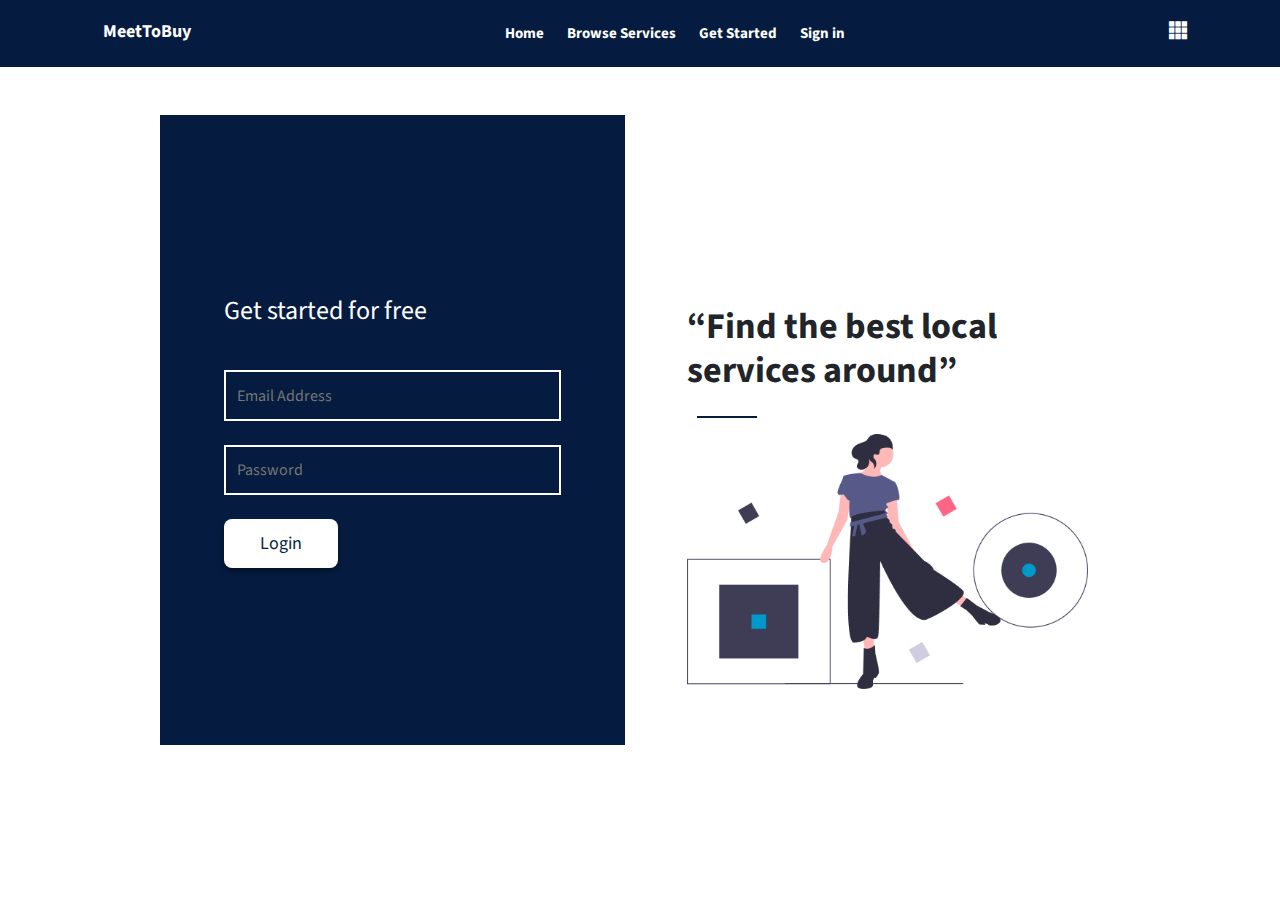
==== login.html @ eecc5ab6 "login page" ====
<!DOCTYPE html>
<html lang="en">

<head>
    <meta charset="UTF-8">
    <meta name="viewport" content="width=device-width, initial-scale=1.0">
    <title>Starter Kit - Login</title>
    <link rel="stylesheet" type="text/css" href="lib/bootstrap/css/bootstrap.min.css">
    <link rel="stylesheet" type="text/css" href="lib/themify-icons/themify-icons.css">
    <link rel="stylesheet" type="text/css" href="lib/owl/dist/assets/owl.carousel.min.css">
    <link rel="stylesheet" type="text/css" href="lib/owl/dist/assets/owl.theme.default.min.css">
    <link href="https://fonts.googleapis.com/css?family=Lato:400,900|Source+Sans+Pro:300,400&display=swap"
        rel="stylesheet">
    <link rel="stylesheet" type="text/css" href="src/index.css">

    <style>
        @import url("src/index.css");

        .login_form_holder {
            background: #051C40;
            color: #fff;
            width: 100%;
            min-height: 70vh;
            padding: 1em 4em;
            display: flex;
            align-items: center;

        }

        .login_form_holder p {
            font-size: 26px;
        }

        .login_form_holder input {
            outline: none;
            border: 2px solid #fff;
            width: 100%;
            padding: 0.7em;
            background: transparent;
            color: #d3d3d3;
        }

        .login_img_holder {
            display: flex;
            align-items: center;
            min-height: 85vh;
            padding: 1em 2em;
        }

        .section_header h2 {
            font-size: 36px;
            font-weight: bold;
        }

        .section_header hr {
            width: 15%;
            border-top: 2px solid #051C40;
            float: left;
            margin-left: 10px;
        }

        .login_img {
            margin: 0 auto;
        }

        .default_btn {
            padding: 0.6em 2em;
            background: #fff;
            color: #051C40;
            outline: none;
            border: none;
            box-shadow: 0px 4px 4px rgba(0, 0, 0, 0.3);
            border-radius: 8px;
            font-size: 18px;
        }

        @media screen and (max-width:950px) {
            .section_padding {
                padding-left: 1em;
                padding-right: 1em;
            }
        }
    </style>
</head>
<div id="modal_mobile_nav" class="modal_nav_overlay">
    <span class="closebtn">
        <i class="ti-close"></i>
    </span>
    <div class="overlay_content">
        <div class="flexRow">
            <div class="flexColumn">
                <a href="#">
                    <div class="link_img">
                        <span class="ti-home"></span>
                    </div>
                    <div class="mt-2 link_text">
                        <p>Home</p>
                    </div>
                </a>
            </div>
            <div class="flexColumn">
                <a href="#">
                    <div class="link_img">
                        <span class="ti-zoom-in"></span>
                    </div>
                    <div class="mt-2 link_text">
                        <p>Browse Nearby Services</p>
                    </div>
                </a>
            </div>
            <div class="flexColumn">
                <a href="#">
                    <div class="link_img">
                        <span class="ti-bookmark-alt"></span>
                    </div>
                    <div class="mt-2 link_text">
                        <p>Our Company</p>
                    </div>
                </a>
            </div>
        </div>
        <div class="flexRow">
            <div class="flexColumn">
                <a href="#">
                    <div class="link_img">
                        <span class="ti-heart"></span>
                    </div>
                    <div class="mt-2 link_text">
                        <p>Get Started</p>
                    </div>
                </a>
            </div>
            <div class="flexColumn">
                <a href="#">
                    <div class="link_img">
                        <span class="ti-lock"></span>
                    </div>
                    <div class="mt-2 link_text">
                        <p>Login</p>
                    </div>
                </a>
            </div>
        </div>
        <div class="nav_search container">
            <form>
                <div class="search_box">
                    <input type="" name="" placeholder="Search Category">
                    <button>Search</button>
                </div>
            </form>
        </div>
    </div>
</div>
<!--End -->
<div class="top_nav">
    <div class="brand">
        <a href="#">
            <h3>MeetToBuy</h3>
        </a>
    </div>
    <div class="links">
        <a href="#">Home</a>
        <a href="#">Browse Services</a>
        <a href="#">Get Started</a>
        <a href="#">Sign in</a>
    </div>
    <div class="nav_toggle">
        <span class="ti-layout-grid3-alt nav_toggle_icon"></span>
    </div>
</div>

<body>

    <div class="login section_padding">
        <div class="">
            <div class="row">
                <div class="col-md-6">
                    <div class="login_form_holder mt-5">
                        <div class="w-100">
                            <p>Get started for free</p>
                            <form action="" method="GET">
                                <input type="email" placeholder="Email Address" class="mt-4">
                                <input type="password" placeholder="Password" class="mt-4">
                                <button type="submit" class=" default_btn mt-4">Login</button>
                            </form>
                        </div>

                    </div>
                </div>
                <div class="col-md-6">
                    <div class="login_img_holder mt-5">
                        <div class="w-100">
                            <div class="section_header">
                                <h2>“Find the best local<br>
                                    services around”
                                </h2>
                                <hr>
                            </div>
                            <div class="login_img">
                                <img src="img/login.png" class="w-100" alt="">
                            </div>
                        </div>

                    </div>
                </div>
            </div>
        </div>

    </div>
    <script type="text/javascript" src="lib/jquery/jquery.min.js"></script>
    <script type="text/javascript" src="lib/owl/dist/owl.carousel.js"></script>
    <script type="text/javascript" src="lib/bootstrap/js/popper.min.js"></script>
    <script type="text/javascript" src="lib/bootstrap/js/bootstrap.min.js"></script>
    <script type="text/javascript" src="src/index.js"></script>
</body>

</html>
---- lib/themify-icons/themify-icons.css ----
@font-face {
	font-family: 'themify';
	src:url('fonts/themify.eot?-fvbane');
	src:url('fonts/themify.eot?#iefix-fvbane') format('embedded-opentype'),
		url('fonts/themify.woff?-fvbane') format('woff'),
		url('fonts/themify.ttf?-fvbane') format('truetype'),
		url('fonts/themify.svg?-fvbane#themify') format('svg');
	font-weight: normal;
	font-style: normal;
}

[class^="ti-"], [class*=" ti-"] {
	font-family: 'themify';
	speak: none;
	font-style: normal;
	font-weight: normal;
	font-variant: normal;
	text-transform: none;
	line-height: 1;

	/* Better Font Rendering =========== */
	-webkit-font-smoothing: antialiased;
	-moz-osx-font-smoothing: grayscale;
}

.ti-wand:before {
	content: "\e600";
}
.ti-volume:before {
	content: "\e601";
}
.ti-user:before {
	content: "\e602";
}
.ti-unlock:before {
	content: "\e603";
}
.ti-unlink:before {
	content: "\e604";
}
.ti-trash:before {
	content: "\e605";
}
.ti-thought:before {
	content: "\e606";
}
.ti-target:before {
	content: "\e607";
}
.ti-tag:before {
	content: "\e608";
}
.ti-tablet:before {
	content: "\e609";
}
.ti-star:before {
	content: "\e60a";
}
.ti-spray:before {
	content: "\e60b";
}
.ti-signal:before {
	content: "\e60c";
}
.ti-shopping-cart:before {
	content: "\e60d";
}
.ti-shopping-cart-full:before {
	content: "\e60e";
}
.ti-settings:before {
	content: "\e60f";
}
.ti-search:before {
	content: "\e610";
}
.ti-zoom-in:before {
	content: "\e611";
}
.ti-zoom-out:before {
	content: "\e612";
}
.ti-cut:before {
	content: "\e613";
}
.ti-ruler:before {
	content: "\e614";
}
.ti-ruler-pencil:before {
	content: "\e615";
}
.ti-ruler-alt:before {
	content: "\e616";
}
.ti-bookmark:before {
	content: "\e617";
}
.ti-bookmark-alt:before {
	content: "\e618";
}
.ti-reload:before {
	content: "\e619";
}
.ti-plus:before {
	content: "\e61a";
}
.ti-pin:before {
	content: "\e61b";
}
.ti-pencil:before {
	content: "\e61c";
}
.ti-pencil-alt:before {
	content: "\e61d";
}
.ti-paint-roller:before {
	content: "\e61e";
}
.ti-paint-bucket:before {
	content: "\e61f";
}
.ti-na:before {
	content: "\e620";
}
.ti-mobile:before {
	content: "\e621";
}
.ti-minus:before {
	content: "\e622";
}
.ti-medall:before {
	content: "\e623";
}
.ti-medall-alt:before {
	content: "\e624";
}
.ti-marker:before {
	content: "\e625";
}
.ti-marker-alt:before {
	content: "\e626";
}
.ti-arrow-up:before {
	content: "\e627";
}
.ti-arrow-right:before {
	content: "\e628";
}
.ti-arrow-left:before {
	content: "\e629";
}
.ti-arrow-down:before {
	content: "\e62a";
}
.ti-lock:before {
	content: "\e62b";
}
.ti-location-arrow:before {
	content: "\e62c";
}
.ti-link:before {
	content: "\e62d";
}
.ti-layout:before {
	content: "\e62e";
}
.ti-layers:before {
	content: "\e62f";
}
.ti-layers-alt:before {
	content: "\e630";
}
.ti-key:before {
	content: "\e631";
}
.ti-import:before {
	content: "\e632";
}
.ti-image:before {
	content: "\e633";
}
.ti-heart:before {
	content: "\e634";
}
.ti-heart-broken:before {
	content: "\e635";
}
.ti-hand-stop:before {
	content: "\e636";
}
.ti-hand-open:before {
	content: "\e637";
}
.ti-hand-drag:before {
	content: "\e638";
}
.ti-folder:before {
	content: "\e639";
}
.ti-flag:before {
	content: "\e63a";
}
.ti-flag-alt:before {
	content: "\e63b";
}
.ti-flag-alt-2:before {
	content: "\e63c";
}
.ti-eye:before {
	content: "\e63d";
}
.ti-export:before {
	content: "\e63e";
}
.ti-exchange-vertical:before {
	content: "\e63f";
}
.ti-desktop:before {
	content: "\e640";
}
.ti-cup:before {
	content: "\e641";
}
.ti-crown:before {
	content: "\e642";
}
.ti-comments:before {
	content: "\e643";
}
.ti-comment:before {
	content: "\e644";
}
.ti-comment-alt:before {
	content: "\e645";
}
.ti-close:before {
	content: "\e646";
}
.ti-clip:before {
	content: "\e647";
}
.ti-angle-up:before {
	content: "\e648";
}
.ti-angle-right:before {
	content: "\e649";
}
.ti-angle-left:before {
	content: "\e64a";
}
.ti-angle-down:before {
	content: "\e64b";
}
.ti-check:before {
	content: "\e64c";
}
.ti-check-box:before {
	content: "\e64d";
}
.ti-camera:before {
	content: "\e64e";
}
.ti-announcement:before {
	content: "\e64f";
}
.ti-brush:before {
	content: "\e650";
}
.ti-briefcase:before {
	content: "\e651";
}
.ti-bolt:before {
	content: "\e652";
}
.ti-bolt-alt:before {
	content: "\e653";
}
.ti-blackboard:before {
	content: "\e654";
}
.ti-bag:before {
	content: "\e655";
}
.ti-move:before {
	content: "\e656";
}
.ti-arrows-vertical:before {
	content: "\e657";
}
.ti-arrows-horizontal:before {
	content: "\e658";
}
.ti-fullscreen:before {
	content: "\e659";
}
.ti-arrow-top-right:before {
	content: "\e65a";
}
.ti-arrow-top-left:before {
	content: "\e65b";
}
.ti-arrow-circle-up:before {
	content: "\e65c";
}
.ti-arrow-circle-right:before {
	content: "\e65d";
}
.ti-arrow-circle-left:before {
	content: "\e65e";
}
.ti-arrow-circle-down:before {
	content: "\e65f";
}
.ti-angle-double-up:before {
	content: "\e660";
}
.ti-angle-double-right:before {
	content: "\e661";
}
.ti-angle-double-left:before {
	content: "\e662";
}
.ti-angle-double-down:before {
	content: "\e663";
}
.ti-zip:before {
	content: "\e664";
}
.ti-world:before {
	content: "\e665";
}
.ti-wheelchair:before {
	content: "\e666";
}
.ti-view-list:before {
	content: "\e667";
}
.ti-view-list-alt:before {
	content: "\e668";
}
.ti-view-grid:before {
	content: "\e669";
}
.ti-uppercase:before {
	content: "\e66a";
}
.ti-upload:before {
	content: "\e66b";
}
.ti-underline:before {
	content: "\e66c";
}
.ti-truck:before {
	content: "\e66d";
}
.ti-timer:before {
	content: "\e66e";
}
.ti-ticket:before {
	content: "\e66f";
}
.ti-thumb-up:before {
	content: "\e670";
}
.ti-thumb-down:before {
	content: "\e671";
}
.ti-text:before {
	content: "\e672";
}
.ti-stats-up:before {
	content: "\e673";
}
.ti-stats-down:before {
	content: "\e674";
}
.ti-split-v:before {
	content: "\e675";
}
.ti-split-h:before {
	content: "\e676";
}
.ti-smallcap:before {
	content: "\e677";
}
.ti-shine:before {
	content: "\e678";
}
.ti-shift-right:before {
	content: "\e679";
}
.ti-shift-left:before {
	content: "\e67a";
}
.ti-shield:before {
	content: "\e67b";
}
.ti-notepad:before {
	content: "\e67c";
}
.ti-server:before {
	content: "\e67d";
}
.ti-quote-right:before {
	content: "\e67e";
}
.ti-quote-left:before {
	content: "\e67f";
}
.ti-pulse:before {
	content: "\e680";
}
.ti-printer:before {
	content: "\e681";
}
.ti-power-off:before {
	content: "\e682";
}
.ti-plug:before {
	content: "\e683";
}
.ti-pie-chart:before {
	content: "\e684";
}
.ti-paragraph:before {
	content: "\e685";
}
.ti-panel:before {
	content: "\e686";
}
.ti-package:before {
	content: "\e687";
}
.ti-music:before {
	content: "\e688";
}
.ti-music-alt:before {
	content: "\e689";
}
.ti-mouse:before {
	content: "\e68a";
}
.ti-mouse-alt:before {
	content: "\e68b";
}
.ti-money:before {
	content: "\e68c";
}
.ti-microphone:before {
	content: "\e68d";
}
.ti-menu:before {
	content: "\e68e";
}
.ti-menu-alt:before {
	content: "\e68f";
}
.ti-map:before {
	content: "\e690";
}
.ti-map-alt:before {
	content: "\e691";
}
.ti-loop:before {
	content: "\e692";
}
.ti-location-pin:before {
	content: "\e693";
}
.ti-list:before {
	content: "\e694";
}
.ti-light-bulb:before {
	content: "\e695";
}
.ti-Italic:before {
	content: "\e696";
}
.ti-info:before {
	content: "\e697";
}
.ti-infinite:before {
	content: "\e698";
}
.ti-id-badge:before {
	content: "\e699";
}
.ti-hummer:before {
	content: "\e69a";
}
.ti-home:before {
	content: "\e69b";
}
.ti-help:before {
	content: "\e69c";
}
.ti-headphone:before {
	content: "\e69d";
}
.ti-harddrives:before {
	content: "\e69e";
}
.ti-harddrive:before {
	content: "\e69f";
}
.ti-gift:before {
	content: "\e6a0";
}
.ti-game:before {
	content: "\e6a1";
}
.ti-filter:before {
	content: "\e6a2";
}
.ti-files:before {
	content: "\e6a3";
}
.ti-file:before {
	content: "\e6a4";
}
.ti-eraser:before {
	content: "\e6a5";
}
.ti-envelope:before {
	content: "\e6a6";
}
.ti-download:before {
	content: "\e6a7";
}
.ti-direction:before {
	content: "\e6a8";
}
.ti-direction-alt:before {
	content: "\e6a9";
}
.ti-dashboard:before {
	content: "\e6aa";
}
.ti-control-stop:before {
	content: "\e6ab";
}
.ti-control-shuffle:before {
	content: "\e6ac";
}
.ti-control-play:before {
	content: "\e6ad";
}
.ti-control-pause:before {
	content: "\e6ae";
}
.ti-control-forward:before {
	content: "\e6af";
}
.ti-control-backward:before {
	content: "\e6b0";
}
.ti-cloud:before {
	content: "\e6b1";
}
.ti-cloud-up:before {
	content: "\e6b2";
}
.ti-cloud-down:before {
	content: "\e6b3";
}
.ti-clipboard:before {
	content: "\e6b4";
}
.ti-car:before {
	content: "\e6b5";
}
.ti-calendar:before {
	content: "\e6b6";
}
.ti-book:before {
	content: "\e6b7";
}
.ti-bell:before {
	content: "\e6b8";
}
.ti-basketball:before {
	content: "\e6b9";
}
.ti-bar-chart:before {
	content: "\e6ba";
}
.ti-bar-chart-alt:before {
	content: "\e6bb";
}
.ti-back-right:before {
	content: "\e6bc";
}
.ti-back-left:before {
	content: "\e6bd";
}
.ti-arrows-corner:before {
	content: "\e6be";
}
.ti-archive:before {
	content: "\e6bf";
}
.ti-anchor:before {
	content: "\e6c0";
}
.ti-align-right:before {
	content: "\e6c1";
}
.ti-align-left:before {
	content: "\e6c2";
}
.ti-align-justify:before {
	content: "\e6c3";
}
.ti-align-center:before {
	content: "\e6c4";
}
.ti-alert:before {
	content: "\e6c5";
}
.ti-alarm-clock:before {
	content: "\e6c6";
}
.ti-agenda:before {
	content: "\e6c7";
}
.ti-write:before {
	content: "\e6c8";
}
.ti-window:before {
	content: "\e6c9";
}
.ti-widgetized:before {
	content: "\e6ca";
}
.ti-widget:before {
	content: "\e6cb";
}
.ti-widget-alt:before {
	content: "\e6cc";
}
.ti-wallet:before {
	content: "\e6cd";
}
.ti-video-clapper:before {
	content: "\e6ce";
}
.ti-video-camera:before {
	content: "\e6cf";
}
.ti-vector:before {
	content: "\e6d0";
}
.ti-themify-logo:before {
	content: "\e6d1";
}
.ti-themify-favicon:before {
	content: "\e6d2";
}
.ti-themify-favicon-alt:before {
	content: "\e6d3";
}
.ti-support:before {
	content: "\e6d4";
}
.ti-stamp:before {
	content: "\e6d5";
}
.ti-split-v-alt:before {
	content: "\e6d6";
}
.ti-slice:before {
	content: "\e6d7";
}
.ti-shortcode:before {
	content: "\e6d8";
}
.ti-shift-right-alt:before {
	content: "\e6d9";
}
.ti-shift-left-alt:before {
	content: "\e6da";
}
.ti-ruler-alt-2:before {
	content: "\e6db";
}
.ti-receipt:before {
	content: "\e6dc";
}
.ti-pin2:before {
	content: "\e6dd";
}
.ti-pin-alt:before {
	content: "\e6de";
}
.ti-pencil-alt2:before {
	content: "\e6df";
}
.ti-palette:before {
	content: "\e6e0";
}
.ti-more:before {
	content: "\e6e1";
}
.ti-more-alt:before {
	content: "\e6e2";
}
.ti-microphone-alt:before {
	content: "\e6e3";
}
.ti-magnet:before {
	content: "\e6e4";
}
.ti-line-double:before {
	content: "\e6e5";
}
.ti-line-dotted:before {
	content: "\e6e6";
}
.ti-line-dashed:before {
	content: "\e6e7";
}
.ti-layout-width-full:before {
	content: "\e6e8";
}
.ti-layout-width-default:before {
	content: "\e6e9";
}
.ti-layout-width-default-alt:before {
	content: "\e6ea";
}
.ti-layout-tab:before {
	content: "\e6eb";
}
.ti-layout-tab-window:before {
	content: "\e6ec";
}
.ti-layout-tab-v:before {
	content: "\e6ed";
}
.ti-layout-tab-min:before {
	content: "\e6ee";
}
.ti-layout-slider:before {
	content: "\e6ef";
}
.ti-layout-slider-alt:before {
	content: "\e6f0";
}
.ti-layout-sidebar-right:before {
	content: "\e6f1";
}
.ti-layout-sidebar-none:before {
	content: "\e6f2";
}
.ti-layout-sidebar-left:before {
	content: "\e6f3";
}
.ti-layout-placeholder:before {
	content: "\e6f4";
}
.ti-layout-menu:before {
	content: "\e6f5";
}
.ti-layout-menu-v:before {
	content: "\e6f6";
}
.ti-layout-menu-separated:before {
	content: "\e6f7";
}
.ti-layout-menu-full:before {
	content: "\e6f8";
}
.ti-layout-media-right-alt:before {
	content: "\e6f9";
}
.ti-layout-media-right:before {
	content: "\e6fa";
}
.ti-layout-media-overlay:before {
	content: "\e6fb";
}
.ti-layout-media-overlay-alt:before {
	content: "\e6fc";
}
.ti-layout-media-overlay-alt-2:before {
	content: "\e6fd";
}
.ti-layout-media-left-alt:before {
	content: "\e6fe";
}
.ti-layout-media-left:before {
	content: "\e6ff";
}
.ti-layout-media-center-alt:before {
	content: "\e700";
}
.ti-layout-media-center:before {
	content: "\e701";
}
.ti-layout-list-thumb:before {
	content: "\e702";
}
.ti-layout-list-thumb-alt:before {
	content: "\e703";
}
.ti-layout-list-post:before {
	content: "\e704";
}
.ti-layout-list-large-image:before {
	content: "\e705";
}
.ti-layout-line-solid:before {
	content: "\e706";
}
.ti-layout-grid4:before {
	content: "\e707";
}
.ti-layout-grid3:before {
	content: "\e708";
}
.ti-layout-grid2:before {
	content: "\e709";
}
.ti-layout-grid2-thumb:before {
	content: "\e70a";
}
.ti-layout-cta-right:before {
	content: "\e70b";
}
.ti-layout-cta-left:before {
	content: "\e70c";
}
.ti-layout-cta-center:before {
	content: "\e70d";
}
.ti-layout-cta-btn-right:before {
	content: "\e70e";
}
.ti-layout-cta-btn-left:before {
	content: "\e70f";
}
.ti-layout-column4:before {
	content: "\e710";
}
.ti-layout-column3:before {
	content: "\e711";
}
.ti-layout-column2:before {
	content: "\e712";
}
.ti-layout-accordion-separated:before {
	content: "\e713";
}
.ti-layout-accordion-merged:before {
	content: "\e714";
}
.ti-layout-accordion-list:before {
	content: "\e715";
}
.ti-ink-pen:before {
	content: "\e716";
}
.ti-info-alt:before {
	content: "\e717";
}
.ti-help-alt:before {
	content: "\e718";
}
.ti-headphone-alt:before {
	content: "\e719";
}
.ti-hand-point-up:before {
	content: "\e71a";
}
.ti-hand-point-right:before {
	content: "\e71b";
}
.ti-hand-point-left:before {
	content: "\e71c";
}
.ti-hand-point-down:before {
	content: "\e71d";
}
.ti-gallery:before {
	content: "\e71e";
}
.ti-face-smile:before {
	content: "\e71f";
}
.ti-face-sad:before {
	content: "\e720";
}
.ti-credit-card:before {
	content: "\e721";
}
.ti-control-skip-forward:before {
	content: "\e722";
}
.ti-control-skip-backward:before {
	content: "\e723";
}
.ti-control-record:before {
	content: "\e724";
}
.ti-control-eject:before {
	content: "\e725";
}
.ti-comments-smiley:before {
	content: "\e726";
}
.ti-brush-alt:before {
	content: "\e727";
}
.ti-youtube:before {
	content: "\e728";
}
.ti-vimeo:before {
	content: "\e729";
}
.ti-twitter:before {
	content: "\e72a";
}
.ti-time:before {
	content: "\e72b";
}
.ti-tumblr:before {
	content: "\e72c";
}
.ti-skype:before {
	content: "\e72d";
}
.ti-share:before {
	content: "\e72e";
}
.ti-share-alt:before {
	content: "\e72f";
}
.ti-rocket:before {
	content: "\e730";
}
.ti-pinterest:before {
	content: "\e731";
}
.ti-new-window:before {
	content: "\e732";
}
.ti-microsoft:before {
	content: "\e733";
}
.ti-list-ol:before {
	content: "\e734";
}
.ti-linkedin:before {
	content: "\e735";
}
.ti-layout-sidebar-2:before {
	content: "\e736";
}
.ti-layout-grid4-alt:before {
	content: "\e737";
}
.ti-layout-grid3-alt:before {
	content: "\e738";
}
.ti-layout-grid2-alt:before {
	content: "\e739";
}
.ti-layout-column4-alt:before {
	content: "\e73a";
}
.ti-layout-column3-alt:before {
	content: "\e73b";
}
.ti-layout-column2-alt:before {
	content: "\e73c";
}
.ti-instagram:before {
	content: "\e73d";
}
.ti-google:before {
	content: "\e73e";
}
.ti-github:before {
	content: "\e73f";
}
.ti-flickr:before {
	content: "\e740";
}
.ti-facebook:before {
	content: "\e741";
}
.ti-dropbox:before {
	content: "\e742";
}
.ti-dribbble:before {
	content: "\e743";
}
.ti-apple:before {
	content: "\e744";
}
.ti-android:before {
	content: "\e745";
}
.ti-save:before {
	content: "\e746";
}
.ti-save-alt:before {
	content: "\e747";
}
.ti-yahoo:before {
	content: "\e748";
}
.ti-wordpress:before {
	content: "\e749";
}
.ti-vimeo-alt:before {
	content: "\e74a";
}
.ti-twitter-alt:before {
	content: "\e74b";
}
.ti-tumblr-alt:before {
	content: "\e74c";
}
.ti-trello:before {
	content: "\e74d";
}
.ti-stack-overflow:before {
	content: "\e74e";
}
.ti-soundcloud:before {
	content: "\e74f";
}
.ti-sharethis:before {
	content: "\e750";
}
.ti-sharethis-alt:before {
	content: "\e751";
}
.ti-reddit:before {
	content: "\e752";
}
.ti-pinterest-alt:before {
	content: "\e753";
}
.ti-microsoft-alt:before {
	content: "\e754";
}
.ti-linux:before {
	content: "\e755";
}
.ti-jsfiddle:before {
	content: "\e756";
}
.ti-joomla:before {
	content: "\e757";
}
.ti-html5:before {
	content: "\e758";
}
.ti-flickr-alt:before {
	content: "\e759";
}
.ti-email:before {
	content: "\e75a";
}
.ti-drupal:before {
	content: "\e75b";
}
.ti-dropbox-alt:before {
	content: "\e75c";
}
.ti-css3:before {
	content: "\e75d";
}
.ti-rss:before {
	content: "\e75e";
}
.ti-rss-alt:before {
	content: "\e75f";
}
---- src/index.css ----
:root {
    --header_font: 'Lato', sans-serif;
    --text_font: 'Source Sans Pro', sans-serif;
}

html,
body {
    box-sizing: border-box;
    margin: 0;
    padding: 0;
    font-family: var(--text_font);
}

.section_padding {
    padding-right: 10em;
    padding-left: 10em;
}

/*media queries*/
.modal_nav_overlay {
    height: 0;
    width: 100%;
    position: fixed;
    z-index: 100;
    bottom: 0;
    left: 0;
    background: rgba(89, 90, 92, 0.8);
    backdrop-filter: blur(19px);
    -webkit-backdrop-filter: blur(19px);
    overflow-x: hidden;
    transition: 0.5s;
    display: flex;
    align-items: center;
    justify-content: center;
}

.modal_nav_overlay .overlay_content {
    position: relative;
    margin-top: 6rem;
}

.flexRow {
    display: flex;
    flex-direction: row;
    flex-wrap: wrap;
    width: 100%;
}

.search_box input,
.search_box button {
    background: none;
    border: none;
    font-size: 14px;
    color: #ffffff;
}

.search_box input {
    width: 100%;
}

.search_box {
    background: rgba(255, 255, 255, 0.5) 0% 0% no-repeat padding-box;
    box-shadow: 0px 10px 25px #00000029;
    border-radius: 10px;
    display: flex;
    justify-content: space-between;
    padding: 10px 14px;
    margin-bottom: 2rem;
}

.search_box button {
    background: #051C40 0% 0% no-repeat padding-box;
    box-shadow: 0px 3px 6px #00000029;
    border-radius: 10px;
    opacity: 1;
    padding: 5px 10px;

}

.modal_nav_overlay .overlay_content .flexColumn {
    display: flex;
    flex-direction: column;
    flex-basis: 100%;
    flex: 1;
    margin: 2rem 2rem;

}

.modal_nav_overlay .overlay_content a {
    text-decoration: none !important;
}

.modal_nav_overlay .overlay_content .link_img {
    height: 80px;
    width: 80px;
    border-radius: 10px;
    margin: 0 auto;
    background: #ffffff;
    display: flex;
    align-items: center;
    justify-content: center;
    transition: 0.98s ease;
}

.modal_nav_overlay .overlay_content .link_text {
    color: #ffffff;
    text-align: center;

}

.modal_nav_overlay .overlay_content .link_text p {
    font-size: 14px;
}

.modal_nav_overlay .overlay_content .link_img span {
    font-size: 25px;
    color: #051C40;
    transition: 0.98s ease;

}

.modal_nav_overlay .overlay_content .link_img:hover {
    background: #051C40;

}

.modal_nav_overlay .overlay_content .link_img:hover span {
    color: #ffffff;
}

.modal_nav_overlay .closebtn {
    position: absolute;
    top: 15px;
    right: 5.2rem;
    height: 40px;
    width: 40px;
    border-radius: 50%;
    display: flex;
    align-items: center;
    justify-content: center;
    cursor: pointer;

}


.modal_nav_overlay .closebtn i {
    color: #ffffff;
    font-size: 24px;
    font-weight: bolder;

}

@media screen and (max-width: 900px) {
    .modal_nav {
        padding: 1rem 1rem;
    }

    .modal_nav .brand_nav {
        display: none;
    }



}


.top_nav {
    display: flex;
    min-height: 20px;
    justify-content: space-between;
    align-items: center;
    padding: 1rem 5.8rem;
    background: #051C40;
}


.top_nav .brand a h3 {
    padding: 0 10px;
    font-size: 18px;
    margin-top: 5px;
    color: #ffffff;
    font-weight: bolder;
}


.top_nav .brand a img {
    width: 20px;
}

.top_nav .links,
.top_nav .nav_toggle {
    color: #ffffff;
}

.top_nav .links {
    margin-left: -20px;
}

.top_nav .links a {
    font-size: 15px;
    color: #ffffff;
    margin: 0 10px;
    font-weight: bold;
}

.top_nav .links span img {
    width: 20px;
    margin-right: 5px;
    margin-left: 10px;
}

.top_nav .nav_toggle span {
    font-size: 18px;
    cursor: pointer;
}

@media screen and (max-width: 675px) {
    .top_nav {
        padding: 1rem 0.8rem;
    }

    .modal_nav_overlay .closebtn {
        font-size: 50px;
        top: 20px;
        left: 50%;
        -webkit-transform: translateX(-50%);
        transform: translateX(-50%)
    }

    .top_nav .links {
        display: none;
    }
}
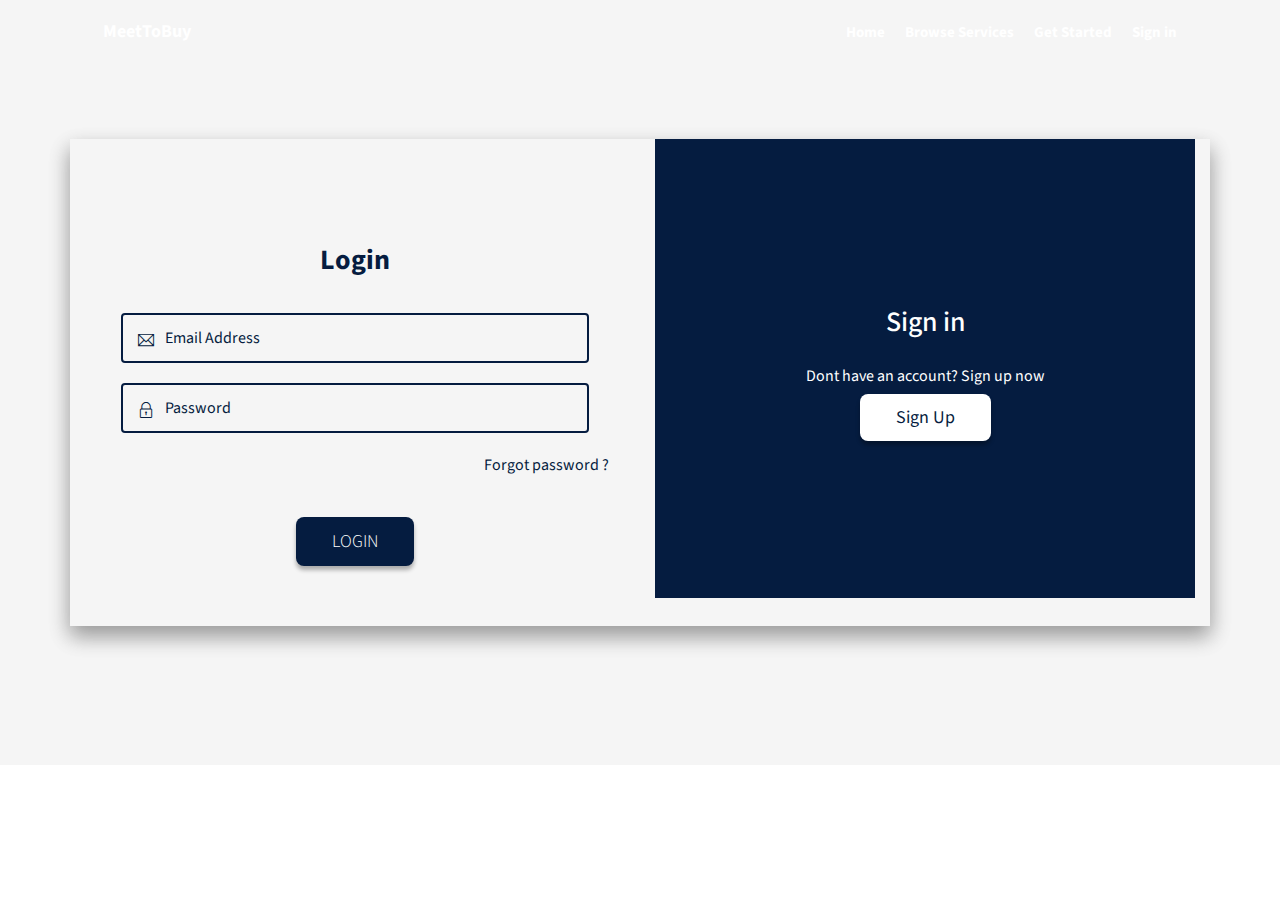
==== commit 907aea75: "login page update" ====
--- a/login.html
+++ b/login.html
@@ -16,16 +16,106 @@
     <style>
         @import url("src/index.css");
 
-        .login_form_holder {
-            background: #051C40;
-            color: #fff;
-            width: 100%;
-            min-height: 70vh;
-            padding: 1em 4em;
+        .has-shadow {
+            box-shadow: 0 10px 20px rgba(0, 0, 0, 0.19), 0 10px 20px rgba(0, 0, 0, 0.23);
+        }
+
+        .login {
             display: flex;
             align-items: center;
-
-        }
+            padding: 2em 1rem;
+            background-color: #f5f5f5;
+            min-height: 85vh;
+        }
+
+        .login_card_holder {
+            min-height: 50vh;
+        }
+
+
+        .login_form_holder,
+        .signup_link_holder {
+            min-width: 100%;
+            padding: 5rem 1rem;
+            position: relative;
+        }
+
+        @media screen and (max-width: 744px) {
+            .login {
+                padding: 1rem 1rem;
+                display: block;
+            }
+
+        }
+
+
+        .login_form_content {
+            text-align: center;
+        }
+
+        .login_form_content h3 {
+            font-weight: bold;
+            padding-top: 25px;
+            padding-bottom: 5px;
+            color: #051C40;
+        }
+
+        .login_form_content p {
+            color: #051C40;
+        }
+
+        .login_form_holder p {
+            color: #051C40;
+            margin-top: 20px;
+        }
+
+        .form {
+            margin-top: 30px;
+        }
+
+        .form_element {
+            border: 2px solid#051C40;
+            margin: 20px;
+            border-radius: 4px;
+            display: flex;
+        }
+
+        .form_element input {
+            background: transparent;
+            border: 0;
+            width: 80%;
+            color: #051C40;
+        }
+
+        .form_element input::placeholder {
+            color: #051C40;
+        }
+
+        .form_element span {
+            color: #051C40;
+            margin-left: 15px;
+            margin-top: 17px;
+        }
+
+
+        .forgot_password a {
+            color: #051C40;
+            font-size: 16px;
+            float: right;
+            text-decoration: none;
+
+        }
+
+        .login_btn_holder {
+            position: relative;
+            top: 30px;
+            padding: 10px;
+            display: flex;
+            justify-content: center;
+            width: 100%;
+
+        }
+
 
         .login_form_holder p {
             font-size: 26px;
@@ -33,45 +123,41 @@
 
         .login_form_holder input {
             outline: none;
-            border: 2px solid #fff;
             width: 100%;
             padding: 0.7em;
             background: transparent;
             color: #d3d3d3;
         }
 
-        .login_img_holder {
-            display: flex;
-            align-items: center;
-            min-height: 85vh;
-            padding: 1em 2em;
-        }
-
-        .section_header h2 {
-            font-size: 36px;
-            font-weight: bold;
-        }
-
-        .section_header hr {
-            width: 15%;
-            border-top: 2px solid #051C40;
-            float: left;
-            margin-left: 10px;
-        }
-
-        .login_img {
-            margin: 0 auto;
-        }
-
         .default_btn {
             padding: 0.6em 2em;
-            background: #fff;
-            color: #051C40;
+            background: #051C40;
+            color: #fff;
             outline: none;
             border: none;
             box-shadow: 0px 4px 4px rgba(0, 0, 0, 0.3);
             border-radius: 8px;
             font-size: 18px;
+        }
+
+        .default_btn_alt {
+            padding: 0.6em 2em;
+            background: #fff;
+            color: #051C40;
+            outline: none;
+            border: none;
+            box-shadow: 0px 4px 4px rgba(0, 0, 0, 0.3);
+            border-radius: 8px;
+            font-size: 18px;
+        }
+
+        .login_signup_holder {
+            background-color: #051C40;
+            min-height: 51vh;
+            color: #fff;
+            text-align: center;
+            display: flex;
+            align-items: center;
         }
 
         @media screen and (max-width:950px) {
@@ -171,41 +257,63 @@
 
 <body>
 
-    <div class="login section_padding">
-        <div class="">
+    <div class="login">
+        <div class=" login_card_holder container has-shadow">
             <div class="row">
-                <div class="col-md-6">
-                    <div class="login_form_holder mt-5">
-                        <div class="w-100">
-                            <p>Get started for free</p>
-                            <form action="" method="GET">
-                                <input type="email" placeholder="Email Address" class="mt-4">
-                                <input type="password" placeholder="Password" class="mt-4">
-                                <button type="submit" class=" default_btn mt-4">Login</button>
-                            </form>
-                        </div>
-
-                    </div>
-                </div>
-                <div class="col-md-6">
-                    <div class="login_img_holder mt-5">
-                        <div class="w-100">
-                            <div class="section_header">
-                                <h2>“Find the best local<br>
-                                    services around”
-                                </h2>
-                                <hr>
-                            </div>
-                            <div class="login_img">
-                                <img src="img/login.png" class="w-100" alt="">
+                <div class="col-md-6 ">
+                    <div class="">
+                        <div class="login_form_holder">
+
+                            <div class="login_form_content">
+                                <div>
+                                    <h3>Login</h3>
+                                    <form action="" method="GET">
+                                        <div class="form">
+                                            <div class="form_element">
+                                                <span class="ti-email"></span><input type="email"
+                                                    placeholder="Email Address">
+                                            </div>
+                                            <div class="form_element">
+                                                <span class="ti-lock"></span><input type="password" name="password"
+                                                    placeholder="Password">
+                                            </div>
+                                            <div class="forgot_password">
+                                                <a href="#" class="pl-1">Forgot password ?</a>
+                                            </div>
+                                        </div>
+
+                                        <!--Login button-->
+                                        <div class="login_btn_holder">
+                                            <button type="submit" href="#" class="default_btn">LOGIN</button>
+                                        </div>
+
+                                    </form>
+
+                                </div>
                             </div>
                         </div>
-
                     </div>
                 </div>
-            </div>
+
+                <div class="col-md-6">
+                    <div class="login_signup_holder">
+
+                        <div class="signup_link_holder">
+                            
+                                <h3>Sign in</h3>
+                                <p class="mt-4">Dont have an account? Sign up now</p>
+                                <a href="#" class="default_btn_alt mt-4">Sign Up</a>
+                            </div>
+                        </div>
+
+
+
+
+                    </div>
+                </div>
+            </div>
+
         </div>
-
     </div>
     <script type="text/javascript" src="lib/jquery/jquery.min.js"></script>
     <script type="text/javascript" src="lib/owl/dist/owl.carousel.js"></script>
--- a/src/index.css
+++ b/src/index.css
@@ -12,11 +12,72 @@
 }
 
 .section_padding {
-    padding-right: 10em;
-    padding-left: 10em;
-}
-
-/*media queries*/
+    padding-right: 5.8rem;
+    padding-left: 5.8rem;
+}
+
+.default_btn {
+    background: #051C40 0% 0% no-repeat padding-box;
+    box-shadow: 0px 3px 6px #00000029;
+    border-radius: 10px;
+    opacity: 1;
+    padding: 20px 24px;
+    border: none;
+    color: #ffffff;
+    font-size: 16px;
+    font-weight: 300;
+}
+
+@media screen and (max-width: 850px) {
+    .section_padding {
+        padding-right: 0.2rem;
+        padding-left: 0.2rem;
+        padding-top: 3rem;
+    }
+}
+
+/* Animations */
+@keyframes fadeInUp {
+    from {
+        opacity: 0;
+        -webkit-transform: translate3d(0, 100%, 0);
+        transform: translate3d(0, 100%, 0);
+    }
+
+    to {
+        opacity: 1;
+        -webkit-transform: none;
+        transform: none;
+    }
+}
+
+.flexColumn {
+    opacity: 0;
+    animation: fadeInUp 1s ease-in-out 0s forwards;
+}
+
+.flexColumn.first {
+    animation-delay: 1s;
+}
+
+.flexColumn.second {
+    animation-delay: 1.3s;
+}
+
+.flexColumn.third {
+    animation-delay: 1.5s;
+}
+
+.flexColumn.fourth {
+    animation-delay: 1.7s;
+}
+
+.flexColumn.fifth {
+    animation-delay: 1.9s;
+}
+
+
+
 .modal_nav_overlay {
     height: 0;
     width: 100%;
@@ -61,11 +122,12 @@
 .search_box {
     background: rgba(255, 255, 255, 0.5) 0% 0% no-repeat padding-box;
     box-shadow: 0px 10px 25px #00000029;
-    border-radius: 10px;
+    border-radius: 5px;
     display: flex;
     justify-content: space-between;
     padding: 10px 14px;
-    margin-bottom: 2rem;
+    margin-left: 10px;
+
 }
 
 .search_box button {
@@ -73,7 +135,7 @@
     box-shadow: 0px 3px 6px #00000029;
     border-radius: 10px;
     opacity: 1;
-    padding: 5px 10px;
+    padding: 8px 10px;
 
 }
 
@@ -95,7 +157,7 @@
     width: 80px;
     border-radius: 10px;
     margin: 0 auto;
-    background: #ffffff;
+    background: #051C40;
     display: flex;
     align-items: center;
     justify-content: center;
@@ -114,18 +176,18 @@
 
 .modal_nav_overlay .overlay_content .link_img span {
     font-size: 25px;
+    color: #ffffff;
+    transition: 0.98s ease;
+
+}
+
+.modal_nav_overlay .overlay_content .link_img:hover {
+    background: #ffffff;
+
+}
+
+.modal_nav_overlay .overlay_content .link_img:hover span {
     color: #051C40;
-    transition: 0.98s ease;
-
-}
-
-.modal_nav_overlay .overlay_content .link_img:hover {
-    background: #051C40;
-
-}
-
-.modal_nav_overlay .overlay_content .link_img:hover span {
-    color: #ffffff;
 }
 
 .modal_nav_overlay .closebtn {
@@ -170,7 +232,11 @@
     justify-content: space-between;
     align-items: center;
     padding: 1rem 5.8rem;
-    background: #051C40;
+    background: transparent;
+    position: absolute;
+    top: 0;
+    left: 0;
+    width: 100%;
 }
 
 
@@ -192,8 +258,14 @@
     color: #ffffff;
 }
 
+.top_nav .nav_toggle {
+    display: none;
+}
+
 .top_nav .links {
-    margin-left: -20px;
+    display: flex;
+    min-height: 20px;
+    align-items: center;
 }
 
 .top_nav .links a {
@@ -224,10 +296,75 @@
         top: 20px;
         left: 50%;
         -webkit-transform: translateX(-50%);
-        transform: translateX(-50%)
+        transform: translateX(-50%);
+        z-index: 100;
     }
 
     .top_nav .links {
         display: none;
     }
+
+    .top_nav .nav_toggle {
+        display: block;
+    }
+
+    .search_box {
+        margin-bottom: 2rem;
+    }
+
+}
+
+.intro__hero {
+    min-height: 80vh;
+    display: flex;
+    align-items: center;
+    padding: 1rem;
+    background: linear-gradient(to bottom, rgba(0, 0, 0, 0.8), rgba(0, 0, 0, 0.8)),
+        url(../assets/background_images/hero.png);
+    color: #ffffff;
+}
+
+.intro__hero h1 {
+
+    font-size: 34px;
+    font-weight: bolder;
+}
+
+.intro__hero p {
+    font-weight: 100;
+    font-size: 18px;
+}
+
+.intro__hero .m_field {
+    background: rgba(255, 255, 255, 0.4) 0% 0% no-repeat padding-box;
+    box-shadow: 0px 10px 25px #00000029;
+    border-radius: 5px;
+    padding: 14px 16px;
+    width: 100%;
+    font-size: 16px;
+    color: rgba(255, 255, 255, 0.6);
+    border: none;
+}
+
+.intro__hero select.m_field {
+    -webkit-appearance: none;
+    cursor: pointer;
+}
+
+.intro__hero select.m_field:focus {
+    outline: none;
+}
+
+@media screen and (max-width: 850px) {
+    .intro__hero h1 {
+
+        font-size: 20px;
+        font-weight: bolder;
+    }
+
+    .intro__hero p {
+        font-weight: 100;
+        font-size: 12px;
+    }
+
 }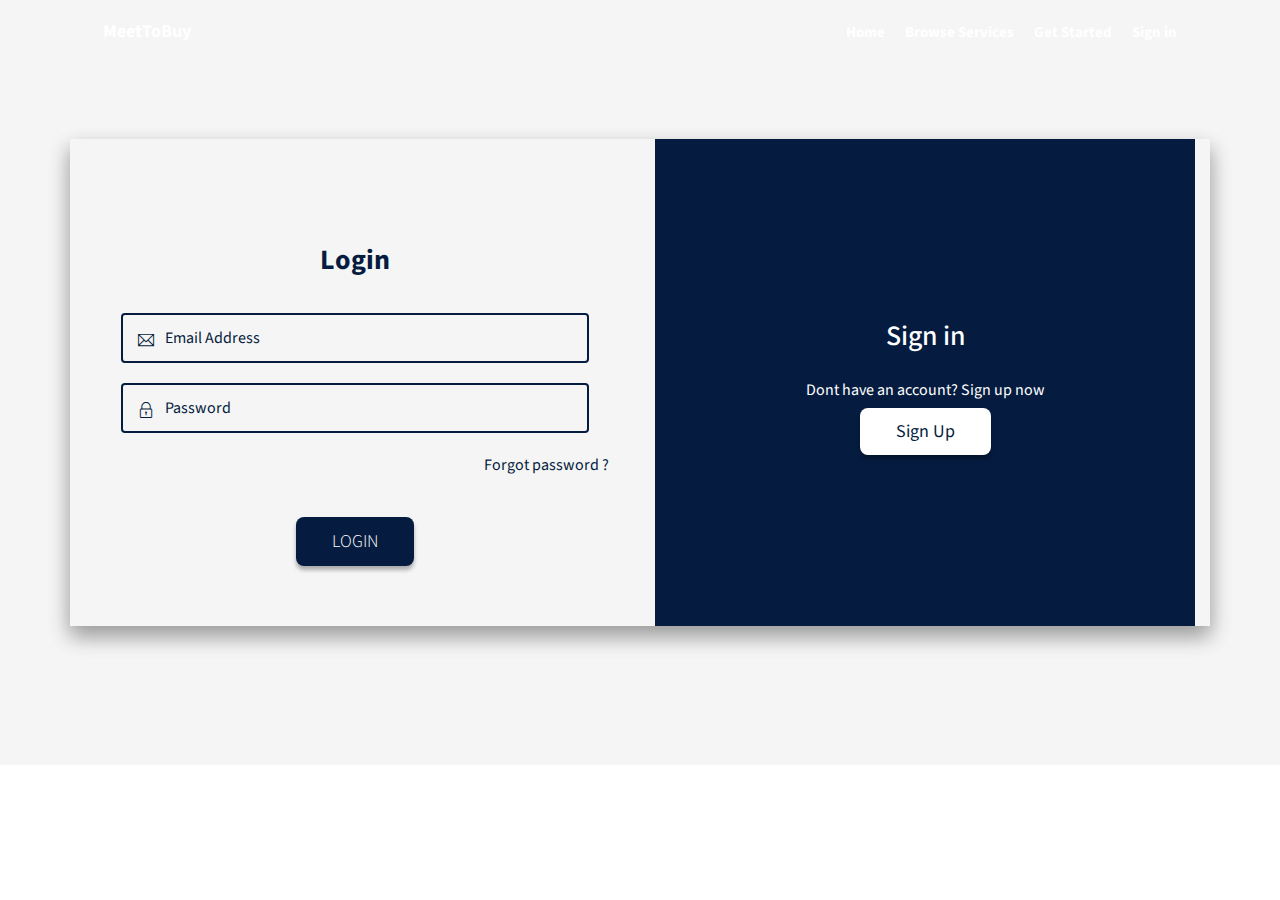
==== commit abe09760: "login page update" ====
--- a/login.html
+++ b/login.html
@@ -29,7 +29,7 @@
         }
 
         .login_card_holder {
-            min-height: 50vh;
+            min-height: 45vh;
         }
 
 
@@ -153,7 +153,7 @@
 
         .login_signup_holder {
             background-color: #051C40;
-            min-height: 51vh;
+            min-height: 100%;
             color: #fff;
             text-align: center;
             display: flex;
@@ -302,7 +302,10 @@
                             
                                 <h3>Sign in</h3>
                                 <p class="mt-4">Dont have an account? Sign up now</p>
-                                <a href="#" class="default_btn_alt mt-4">Sign Up</a>
+                                <div class="mt-3">
+                                    <a href="#" class="default_btn_alt mt-4">Sign Up</a>
+                                </div>
+                                
                             </div>
                         </div>
 
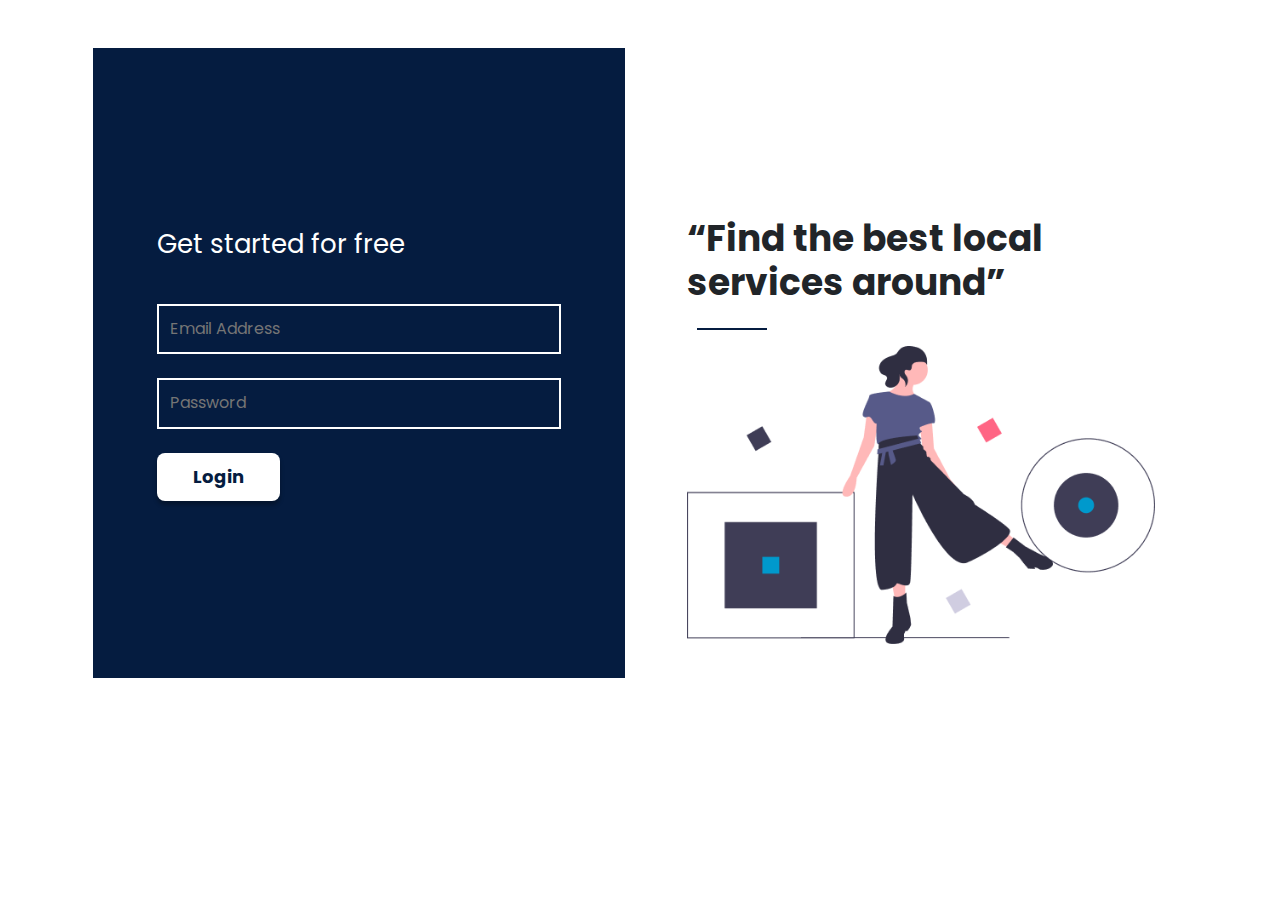
==== commit fc2350aa: "UI" ====
--- a/login.html
+++ b/login.html
@@ -9,138 +9,50 @@
     <link rel="stylesheet" type="text/css" href="lib/themify-icons/themify-icons.css">
     <link rel="stylesheet" type="text/css" href="lib/owl/dist/assets/owl.carousel.min.css">
     <link rel="stylesheet" type="text/css" href="lib/owl/dist/assets/owl.theme.default.min.css">
-    <link href="https://fonts.googleapis.com/css?family=Lato:400,900|Source+Sans+Pro:300,400&display=swap"
-        rel="stylesheet">
+    <link href="https://fonts.googleapis.com/css?family=Lato:400,900|Source+Sans+Pro:300,400&display=swap" rel="stylesheet">
     <link rel="stylesheet" type="text/css" href="src/index.css">
-
     <style>
         @import url("src/index.css");
-
-        .has-shadow {
-            box-shadow: 0 10px 20px rgba(0, 0, 0, 0.19), 0 10px 20px rgba(0, 0, 0, 0.23);
-        }
-
-        .login {
+            .login_form_holder {
+            background: #051C40;
+            color: #fff;
+            width: 100%;
+            min-height: 70vh;
+            padding: 1em 4em;
             display: flex;
             align-items: center;
-            padding: 2em 1rem;
-            background-color: #f5f5f5;
-            min-height: 85vh;
-        }
-
-        .login_card_holder {
-            min-height: 45vh;
-        }
-
-
-        .login_form_holder,
-        .signup_link_holder {
-            min-width: 100%;
-            padding: 5rem 1rem;
-            position: relative;
-        }
-
-        @media screen and (max-width: 744px) {
-            .login {
-                padding: 1rem 1rem;
-                display: block;
-            }
-
-        }
-
-
-        .login_form_content {
-            text-align: center;
-        }
-
-        .login_form_content h3 {
-            font-weight: bold;
-            padding-top: 25px;
-            padding-bottom: 5px;
-            color: #051C40;
-        }
-
-        .login_form_content p {
-            color: #051C40;
-        }
-
-        .login_form_holder p {
-            color: #051C40;
-            margin-top: 20px;
-        }
-
-        .form {
-            margin-top: 30px;
-        }
-
-        .form_element {
-            border: 2px solid#051C40;
-            margin: 20px;
-            border-radius: 4px;
-            display: flex;
-        }
-
-        .form_element input {
-            background: transparent;
-            border: 0;
-            width: 80%;
-            color: #051C40;
-        }
-
-        .form_element input::placeholder {
-            color: #051C40;
-        }
-
-        .form_element span {
-            color: #051C40;
-            margin-left: 15px;
-            margin-top: 17px;
-        }
-
-
-        .forgot_password a {
-            color: #051C40;
-            font-size: 16px;
-            float: right;
-            text-decoration: none;
-
-        }
-
-        .login_btn_holder {
-            position: relative;
-            top: 30px;
-            padding: 10px;
-            display: flex;
-            justify-content: center;
-            width: 100%;
-
-        }
-
-
-        .login_form_holder p {
+            }
+            .login_form_holder p {
             font-size: 26px;
-        }
-
-        .login_form_holder input {
+            }
+            .login_form_holder input {
             outline: none;
+            border: 2px solid #fff;
             width: 100%;
             padding: 0.7em;
             background: transparent;
             color: #d3d3d3;
-        }
-
-        .default_btn {
-            padding: 0.6em 2em;
-            background: #051C40;
-            color: #fff;
-            outline: none;
-            border: none;
-            box-shadow: 0px 4px 4px rgba(0, 0, 0, 0.3);
-            border-radius: 8px;
-            font-size: 18px;
-        }
-
-        .default_btn_alt {
+            }
+            .login_img_holder {
+            display: flex;
+            align-items: center;
+            min-height: 85vh;
+            padding: 1em 2em;
+            }
+            .section_header h2 {
+            font-size: 36px;
+            font-weight: bold;
+            }
+            .section_header hr {
+            width: 15%;
+            border-top: 2px solid #051C40;
+            float: left;
+            margin-left: 10px;
+            }
+            .login_img {
+            margin: 0 auto;
+            }
+            .default_btn {
             padding: 0.6em 2em;
             background: #fff;
             color: #051C40;
@@ -149,24 +61,14 @@
             box-shadow: 0px 4px 4px rgba(0, 0, 0, 0.3);
             border-radius: 8px;
             font-size: 18px;
-        }
-
-        .login_signup_holder {
-            background-color: #051C40;
-            min-height: 100%;
-            color: #fff;
-            text-align: center;
-            display: flex;
-            align-items: center;
-        }
-
-        @media screen and (max-width:950px) {
+            }
+            @media screen and (max-width:950px) {
             .section_padding {
-                padding-left: 1em;
-                padding-right: 1em;
-            }
-        }
-    </style>
+            padding-left: 1em;
+            padding-right: 1em;
+            }
+            }
+            </style>
 </head>
 <div id="modal_mobile_nav" class="modal_nav_overlay">
     <span class="closebtn">
@@ -256,66 +158,37 @@
 </div>
 
 <body>
-
-    <div class="login">
-        <div class=" login_card_holder container has-shadow">
+    <div class="login section_padding">
+        <div class="">
             <div class="row">
-                <div class="col-md-6 ">
-                    <div class="">
-                        <div class="login_form_holder">
-
-                            <div class="login_form_content">
-                                <div>
-                                    <h3>Login</h3>
-                                    <form action="" method="GET">
-                                        <div class="form">
-                                            <div class="form_element">
-                                                <span class="ti-email"></span><input type="email"
-                                                    placeholder="Email Address">
-                                            </div>
-                                            <div class="form_element">
-                                                <span class="ti-lock"></span><input type="password" name="password"
-                                                    placeholder="Password">
-                                            </div>
-                                            <div class="forgot_password">
-                                                <a href="#" class="pl-1">Forgot password ?</a>
-                                            </div>
-                                        </div>
-
-                                        <!--Login button-->
-                                        <div class="login_btn_holder">
-                                            <button type="submit" href="#" class="default_btn">LOGIN</button>
-                                        </div>
-
-                                    </form>
-
-                                </div>
+                <div class="col-md-6">
+                    <div class="login_form_holder mt-5">
+                        <div class="w-100">
+                            <p>Get started for free</p>
+                            <form action="" method="GET">
+                                <input type="email" placeholder="Email Address" class="mt-4">
+                                <input type="password" placeholder="Password" class="mt-4">
+                                <button type="submit" class=" default_btn mt-4">Login</button>
+                            </form>
+                        </div>
+                    </div>
+                </div>
+                <div class="col-md-6">
+                    <div class="login_img_holder mt-5">
+                        <div class="w-100">
+                            <div class="section_header">
+                                <h2>“Find the best local<br>
+                                    services around”
+                                </h2>
+                                <hr>
+                            </div>
+                            <div class="login_img">
+                                <img src="img/login.png" class="w-100" alt="">
                             </div>
                         </div>
                     </div>
                 </div>
-
-                <div class="col-md-6">
-                    <div class="login_signup_holder">
-
-                        <div class="signup_link_holder">
-                            
-                                <h3>Sign in</h3>
-                                <p class="mt-4">Dont have an account? Sign up now</p>
-                                <div class="mt-3">
-                                    <a href="#" class="default_btn_alt mt-4">Sign Up</a>
-                                </div>
-                                
-                            </div>
-                        </div>
-
-
-
-
-                    </div>
-                </div>
-            </div>
-
+            </div>
         </div>
     </div>
     <script type="text/javascript" src="lib/jquery/jquery.min.js"></script>
--- a/src/index.css
+++ b/src/index.css
@@ -1,6 +1,9 @@
+@import url('https://fonts.googleapis.com/css?family=Poppins:100,200,400&display=swap');
+
 :root {
-    --header_font: 'Lato', sans-serif;
-    --text_font: 'Source Sans Pro', sans-serif;
+    --default_font: 'Poppins', sans-serif;
+    ;
+    --default_color: #014DA3;
 }
 
 html,
@@ -8,7 +11,7 @@
     box-sizing: border-box;
     margin: 0;
     padding: 0;
-    font-family: var(--text_font);
+    font-family: var(--default_font);
 }
 
 .section_padding {
@@ -16,16 +19,42 @@
     padding-left: 5.8rem;
 }
 
+.page-item {
+    margin: 0;
+}
+
+.page-link:hover,
+.page-link.is-active {
+    background: var(--default_color);
+    color: #ffffff;
+}
+
+.page-link {
+    color: var(--default_color);
+    font-size: 12px;
+}
+
 .default_btn {
-    background: #051C40 0% 0% no-repeat padding-box;
-    box-shadow: 0px 3px 6px #00000029;
-    border-radius: 10px;
+    background: var(--default_color) 0% 0% no-repeat padding-box;
+    box-shadow: 10px 10px 0 #014DA348;
+    border-radius: 0;
     opacity: 1;
-    padding: 20px 24px;
+    padding: 20px 42px;
     border: none;
     color: #ffffff;
     font-size: 16px;
-    font-weight: 300;
+    font-weight: bold;
+    transition: all 0.4s ease-in-out;
+}
+
+.default_btn:hover {
+    box-shadow: 0 0px 0 #014DA348;
+    color: #ffffff;
+    text-decoration: none;
+}
+
+.default_btn.is-small {
+    padding: 12px 42px;
 }
 
 @media screen and (max-width: 850px) {
@@ -131,7 +160,7 @@
 }
 
 .search_box button {
-    background: #051C40 0% 0% no-repeat padding-box;
+    background: var(--default_color) 0% 0% no-repeat padding-box;
     box-shadow: 0px 3px 6px #00000029;
     border-radius: 10px;
     opacity: 1;
@@ -157,7 +186,7 @@
     width: 80px;
     border-radius: 10px;
     margin: 0 auto;
-    background: #051C40;
+    background: var(--default_color);
     display: flex;
     align-items: center;
     justify-content: center;
@@ -187,7 +216,7 @@
 }
 
 .modal_nav_overlay .overlay_content .link_img:hover span {
-    color: #051C40;
+    color: var(--default_color);
 }
 
 .modal_nav_overlay .closebtn {
@@ -231,7 +260,7 @@
     min-height: 20px;
     justify-content: space-between;
     align-items: center;
-    padding: 1rem 5.8rem;
+    padding: 1rem 6rem;
     background: transparent;
     position: absolute;
     top: 0;
@@ -315,13 +344,22 @@
 }
 
 .intro__hero {
-    min-height: 80vh;
-    display: flex;
-    align-items: center;
+    min-height: 100vh;
+    display: flex;
+    align-items: center;
+    justify-content: center;
+    text-align: center;
     padding: 1rem;
     background: linear-gradient(to bottom, rgba(0, 0, 0, 0.8), rgba(0, 0, 0, 0.8)),
         url(../assets/background_images/hero.png);
-    color: #ffffff;
+    background-position: center;
+    background-repeat: no-repeat;
+    background-size: cover;
+    color: #ffffff;
+}
+
+.intro__hero.is-small {
+    min-height: 30vh;
 }
 
 .intro__hero h1 {
@@ -331,7 +369,7 @@
 }
 
 .intro__hero p {
-    font-weight: 100;
+    font-weight: 200;
     font-size: 18px;
 }
 
@@ -367,4 +405,90 @@
         font-size: 12px;
     }
 
+}
+
+.listing {
+    padding-top: 2rem;
+}
+
+.listing .heading {
+    margin-bottom: 50px;
+}
+
+.listing .heading .title {
+    font-size: 16px;
+    background: var(--default_color);
+    color: #ffffff;
+    padding: 20px;
+}
+
+.listing .service_request {
+    margin: 2rem auto;
+}
+
+.listing .service_request .img img {
+    width: 100%;
+    margin: 10px auto;
+    border-radius: 10px;
+    box-shadow: 0 10px 30px rgba(0, 0, 0, 0.23);
+}
+
+.listing .service_request .content {
+    padding: 2rem 0;
+}
+
+.listing .service_request .content h6 {
+    font-size: 24px;
+    font-weight: 400;
+}
+
+.listing .service_request .content p {
+    font-size: 14px;
+    font-weight: 200;
+}
+
+.listing .service_request .activity {
+    margin-top: 5px;
+    display: flex;
+    justify-content: space-between;
+}
+
+.listing .service_request .activity span {
+    color: var(--default_color);
+    font-size: 16px;
+}
+
+.popular_services a {
+    text-decoration: none !important;
+}
+
+.d-index-category {
+    background: var(--default_color);
+    min-height: 110px;
+    display: flex;
+    align-items: flex-end;
+    padding: 1rem;
+    transition: all 0.4s ease-in-out;
+    margin: 10px auto;
+}
+
+.d-index-category:hover {
+    background: #ffffff;
+    box-shadow: 0 10px 0 #014DA348;
+    margin-top: -10px;
+}
+
+.d-index-category:hover h3,
+.d-index-category:hover span {
+    color: var(--default_color);
+}
+
+.d-index-category span {
+    font-size: 14px;
+    color: #ffffff;
+}
+
+.d-index-category h3 {
+    font-size: 18px;
+    color: #ffffff;
 }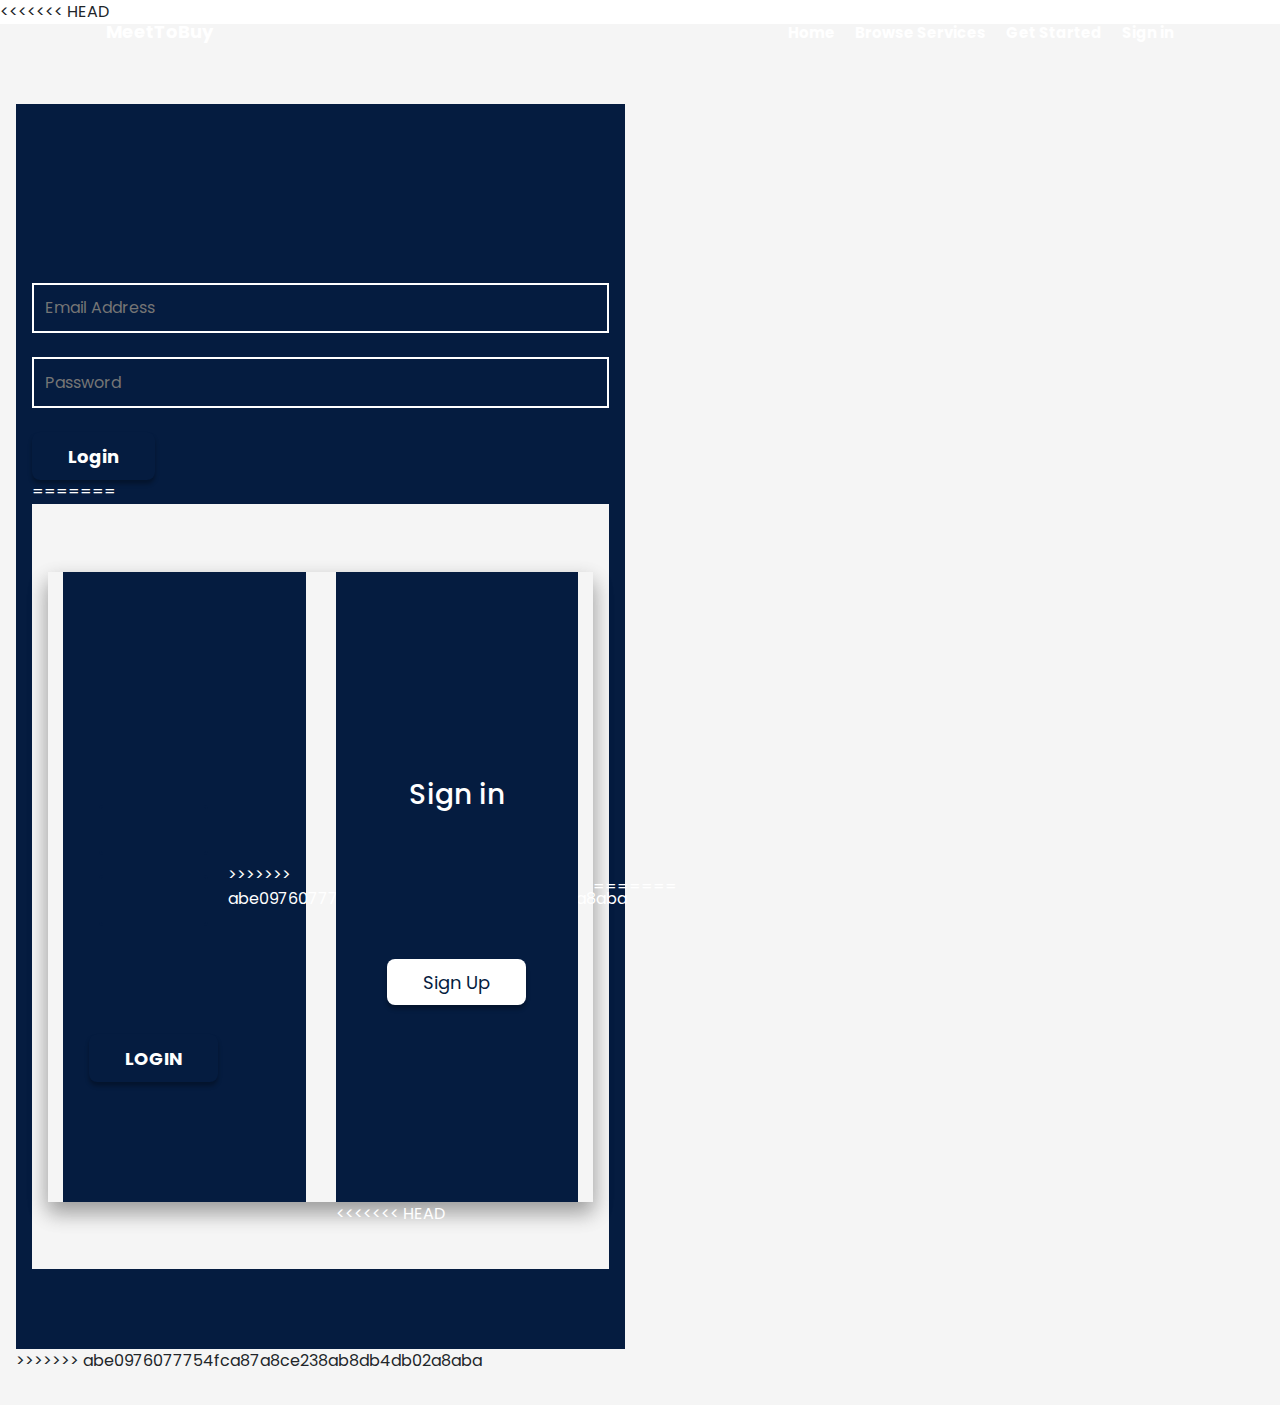
==== commit 9bcd48f3: "UI" ====
--- a/login.html
+++ b/login.html
@@ -13,62 +13,170 @@
     <link rel="stylesheet" type="text/css" href="src/index.css">
     <style>
         @import url("src/index.css");
-            .login_form_holder {
-            background: #051C40;
-            color: #fff;
-            width: 100%;
-            min-height: 70vh;
-            padding: 1em 4em;
-            display: flex;
-            align-items: center;
-            }
-            .login_form_holder p {
-            font-size: 26px;
-            }
-            .login_form_holder input {
-            outline: none;
-            border: 2px solid #fff;
-            width: 100%;
-            padding: 0.7em;
-            background: transparent;
-            color: #d3d3d3;
-            }
-            .login_img_holder {
-            display: flex;
-            align-items: center;
-            min-height: 85vh;
-            padding: 1em 2em;
-            }
-            .section_header h2 {
-            font-size: 36px;
-            font-weight: bold;
-            }
-            .section_header hr {
-            width: 15%;
-            border-top: 2px solid #051C40;
-            float: left;
-            margin-left: 10px;
-            }
-            .login_img {
-            margin: 0 auto;
-            }
-            .default_btn {
-            padding: 0.6em 2em;
-            background: #fff;
-            color: #051C40;
-            outline: none;
-            border: none;
-            box-shadow: 0px 4px 4px rgba(0, 0, 0, 0.3);
-            border-radius: 8px;
-            font-size: 18px;
-            }
-            @media screen and (max-width:950px) {
-            .section_padding {
-            padding-left: 1em;
-            padding-right: 1em;
-            }
-            }
-            </style>
+        .login_form_holder {
+        background: #051C40;
+        color: #fff;
+        width: 100%;
+        min-height: 70vh;
+        padding: 1em 4em;
+        display: flex;
+        align-items: center;
+        }
+        .login_form_holder p {
+        font-size: 26px;
+        }
+        .login_form_holder input {
+        outline: none;
+        border: 2px solid #fff;
+        width: 100%;
+        padding: 0.7em;
+        background: transparent;
+        color: #d3d3d3;
+        }
+        .login_img_holder {
+        display: flex;
+        align-items: center;
+        min-height: 85vh;
+        padding: 1em 2em;
+        }
+        .section_header h2 {
+        font-size: 36px;
+        font-weight: bold;
+        }
+        .section_header hr {
+        width: 15%;
+        border-top: 2px solid #051C40;
+        float: left;
+        margin-left: 10px;
+        }
+        .login_img {
+        margin: 0 auto;
+        }
+        .has-shadow {
+        box-shadow: 0 10px 20px rgba(0, 0, 0, 0.19), 0 10px 20px rgba(0, 0, 0, 0.23);
+        }
+        .login {
+        display: flex;
+        align-items: center;
+        padding: 2em 1rem;
+        background-color: #f5f5f5;
+        min-height: 85vh;
+        }
+        .login_card_holder {
+        min-height: 45vh;
+        }
+        .login_form_holder,
+        .signup_link_holder {
+        min-width: 100%;
+        padding: 5rem 1rem;
+        position: relative;
+        }
+        @media screen and (max-width: 744px) {
+        .login {
+        padding: 1rem 1rem;
+        display: block;
+        }
+        }
+        .login_form_content {
+        text-align: center;
+        }
+        .login_form_content h3 {
+        font-weight: bold;
+        padding-top: 25px;
+        padding-bottom: 5px;
+        color: #051C40;
+        }
+        .login_form_content p {
+        color: #051C40;
+        }
+        .login_form_holder p {
+        color: #051C40;
+        margin-top: 20px;
+        }
+        .form {
+        margin-top: 30px;
+        }
+        .form_element {
+        border: 2px solid#051C40;
+        margin: 20px;
+        border-radius: 4px;
+        display: flex;
+        }
+        .form_element input {
+        background: transparent;
+        border: 0;
+        width: 80%;
+        color: #051C40;
+        }
+        .form_element input::placeholder {
+        color: #051C40;
+        }
+        .form_element span {
+        color: #051C40;
+        margin-left: 15px;
+        margin-top: 17px;
+        }
+        .forgot_password a {
+        color: #051C40;
+        font-size: 16px;
+        float: right;
+        text-decoration: none;
+        }
+        .login_btn_holder {
+        position: relative;
+        top: 30px;
+        padding: 10px;
+        display: flex;
+        justify-content: center;
+        width: 100%;
+        }
+        .login_form_holder p {
+        font-size: 26px;
+        }
+        .login_form_holder input {
+        outline: none;
+        width: 100%;
+        padding: 0.7em;
+        background: transparent;
+        color: #d3d3d3;
+        }
+        .default_btn {
+        padding: 0.6em 2em;
+        background: #051C40;
+        color: #fff;
+        outline: none;
+        border: none;
+        box-shadow: 0px 4px 4px rgba(0, 0, 0, 0.3);
+        border-radius: 8px;
+        font-size: 18px;
+        }
+        .default_btn_alt {
+        padding: 0.6em 2em;
+        background: #fff;
+        color: #051C40;
+        outline: none;
+        border: none;
+        box-shadow: 0px 4px 4px rgba(0, 0, 0, 0.3);
+        border-radius: 8px;
+        font-size: 18px;
+        }
+        @media screen and (max-width:950px) {
+        }
+        .login_signup_holder {
+        background-color: #051C40;
+        min-height: 100%;
+        color: #fff;
+        text-align: center;
+        display: flex;
+        align-items: center;
+        }
+        @media screen and (max-width:950px) {
+        .section_padding {
+        padding-left: 1em;
+        padding-right: 1em;
+        }
+        }
+        </style>
 </head>
 <div id="modal_mobile_nav" class="modal_nav_overlay">
     <span class="closebtn">
@@ -158,7 +266,7 @@
 </div>
 
 <body>
-    <div class="login section_padding">
+    <<<<<<< HEAD <div class="login section_padding">
         <div class="">
             <div class="row">
                 <div class="col-md-6">
@@ -170,32 +278,57 @@
                                 <input type="password" placeholder="Password" class="mt-4">
                                 <button type="submit" class=" default_btn mt-4">Login</button>
                             </form>
-                        </div>
-                    </div>
-                </div>
-                <div class="col-md-6">
-                    <div class="login_img_holder mt-5">
-                        <div class="w-100">
-                            <div class="section_header">
-                                <h2>“Find the best local<br>
-                                    services around”
-                                </h2>
-                                <hr>
-                            </div>
-                            <div class="login_img">
-                                <img src="img/login.png" class="w-100" alt="">
-                            </div>
-                        </div>
-                    </div>
-                </div>
-            </div>
-        </div>
-    </div>
-    <script type="text/javascript" src="lib/jquery/jquery.min.js"></script>
-    <script type="text/javascript" src="lib/owl/dist/owl.carousel.js"></script>
-    <script type="text/javascript" src="lib/bootstrap/js/popper.min.js"></script>
-    <script type="text/javascript" src="lib/bootstrap/js/bootstrap.min.js"></script>
-    <script type="text/javascript" src="src/index.js"></script>
+                            =======
+                            <div class="login">
+                                <div class=" login_card_holder container has-shadow">
+                                    <div class="row">
+                                        <div class="col-md-6 ">
+                                            <div class="">
+                                                <div class="login_form_holder">
+                                                    <div class="login_form_content">
+                                                        <div>
+                                                            <h3>Login</h3>
+                                                            <form action="" method="GET">
+                                                                <div class="form">
+                                                                    <div class="form_element">
+                                                                        <span class="ti-email"></span><input type="email" placeholder="Email Address">
+                                                                    </div>
+                                                                    <div class="form_element">
+                                                                        <span class="ti-lock"></span><input type="password" name="password" placeholder="Password">
+                                                                    </div>
+                                                                    <div class="forgot_password">
+                                                                        <a href="#" class="pl-1">Forgot password ?</a>
+                                                                    </div>
+                                                                </div>
+                                                                <!--Login button-->
+                                                                <div class="login_btn_holder">
+                                                                    <button type="submit" href="#" class="default_btn">LOGIN</button>
+                                                                </div>
+                                                            </form>
+                                                        </div>
+                                                    </div>
+                                                    >>>>>>> abe0976077754fca87a8ce238ab8db4db02a8aba
+                                                </div>
+                                            </div>
+                                        </div>
+                                        <div class="col-md-6">
+                                            <div class="login_signup_holder">
+                                                <div class="signup_link_holder">
+                                                    <h3>Sign in</h3>
+                                                    <p class="mt-4">Dont have an account? Sign up now</p>
+                                                    <div class="mt-3">
+                                                        <a href="#" class="default_btn_alt mt-4">Sign Up</a>
+                                                    </div>
+                                                </div>
+                                            </div>
+                                            <<<<<<< HEAD </div> </div> </div>=======</div> </div> </div>>>>>>>> abe0976077754fca87a8ce238ab8db4db02a8aba
+                                        </div>
+                                    </div>
+                                    <script type="text/javascript" src="lib/jquery/jquery.min.js"></script>
+                                    <script type="text/javascript" src="lib/owl/dist/owl.carousel.js"></script>
+                                    <script type="text/javascript" src="lib/bootstrap/js/popper.min.js"></script>
+                                    <script type="text/javascript" src="lib/bootstrap/js/bootstrap.min.js"></script>
+                                    <script type="text/javascript" src="src/index.js"></script>
 </body>
 
 </html>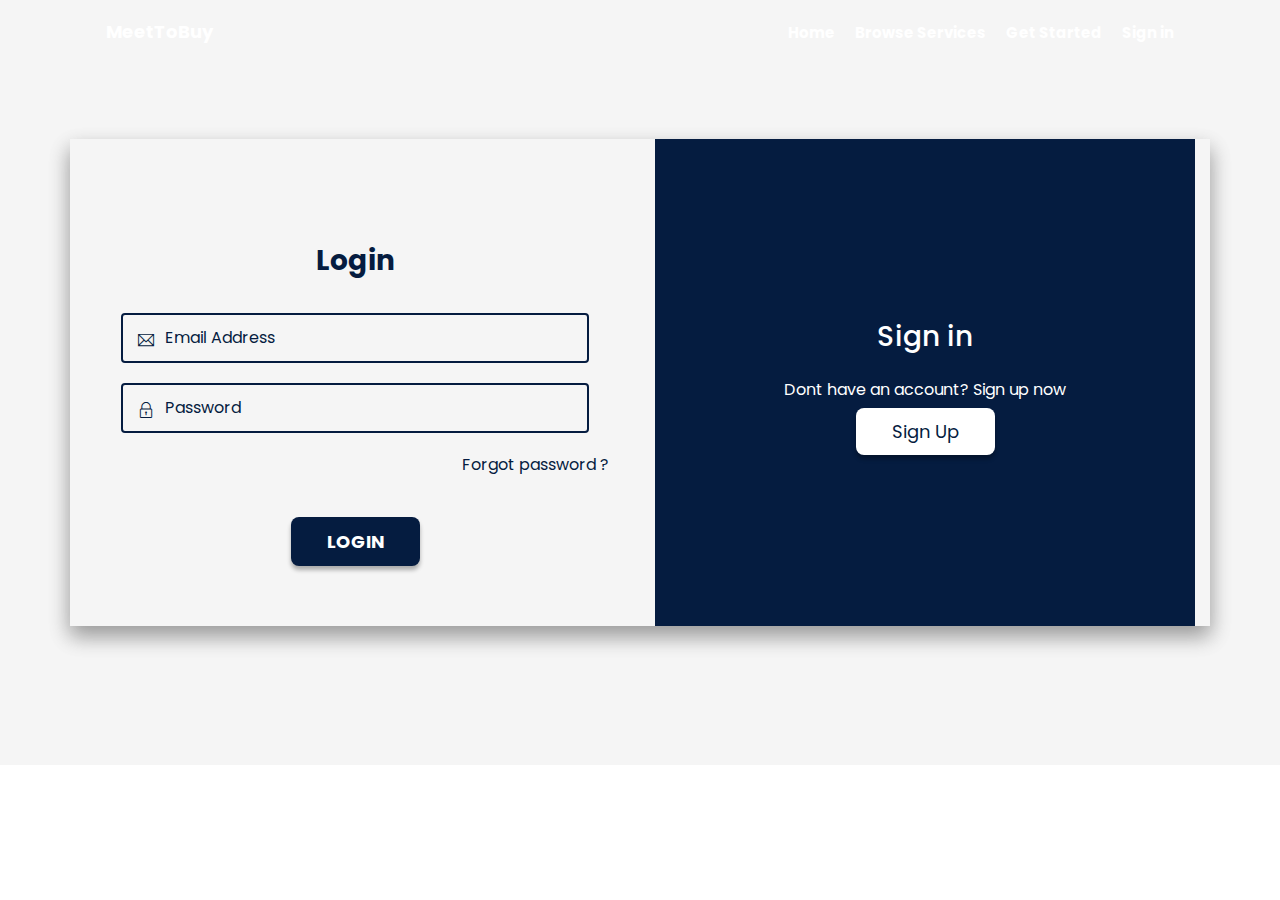
==== commit 3ba9f167: "login page update" ====
--- a/login.html
+++ b/login.html
@@ -9,174 +9,164 @@
     <link rel="stylesheet" type="text/css" href="lib/themify-icons/themify-icons.css">
     <link rel="stylesheet" type="text/css" href="lib/owl/dist/assets/owl.carousel.min.css">
     <link rel="stylesheet" type="text/css" href="lib/owl/dist/assets/owl.theme.default.min.css">
-    <link href="https://fonts.googleapis.com/css?family=Lato:400,900|Source+Sans+Pro:300,400&display=swap" rel="stylesheet">
+    <link href="https://fonts.googleapis.com/css?family=Lato:400,900|Source+Sans+Pro:300,400&display=swap"
+        rel="stylesheet">
     <link rel="stylesheet" type="text/css" href="src/index.css">
+
     <style>
         @import url("src/index.css");
-        .login_form_holder {
-        background: #051C40;
-        color: #fff;
-        width: 100%;
-        min-height: 70vh;
-        padding: 1em 4em;
-        display: flex;
-        align-items: center;
-        }
-        .login_form_holder p {
-        font-size: 26px;
-        }
-        .login_form_holder input {
-        outline: none;
-        border: 2px solid #fff;
-        width: 100%;
-        padding: 0.7em;
-        background: transparent;
-        color: #d3d3d3;
-        }
-        .login_img_holder {
-        display: flex;
-        align-items: center;
-        min-height: 85vh;
-        padding: 1em 2em;
-        }
-        .section_header h2 {
-        font-size: 36px;
-        font-weight: bold;
-        }
-        .section_header hr {
-        width: 15%;
-        border-top: 2px solid #051C40;
-        float: left;
-        margin-left: 10px;
-        }
-        .login_img {
-        margin: 0 auto;
-        }
+
         .has-shadow {
-        box-shadow: 0 10px 20px rgba(0, 0, 0, 0.19), 0 10px 20px rgba(0, 0, 0, 0.23);
-        }
+            box-shadow: 0 10px 20px rgba(0, 0, 0, 0.19), 0 10px 20px rgba(0, 0, 0, 0.23);
+        }
+
         .login {
-        display: flex;
-        align-items: center;
-        padding: 2em 1rem;
-        background-color: #f5f5f5;
-        min-height: 85vh;
-        }
+            display: flex;
+            align-items: center;
+            padding: 2em 1rem;
+            background-color: #f5f5f5;
+            min-height: 85vh;
+        }
+
         .login_card_holder {
-        min-height: 45vh;
-        }
+            min-height: 45vh;
+        }
+
+
         .login_form_holder,
         .signup_link_holder {
-        min-width: 100%;
-        padding: 5rem 1rem;
-        position: relative;
-        }
+            min-width: 100%;
+            padding: 5rem 1rem;
+            position: relative;
+        }
+
         @media screen and (max-width: 744px) {
-        .login {
-        padding: 1rem 1rem;
-        display: block;
-        }
-        }
+            .login {
+                padding: 1rem 1rem;
+                display: block;
+            }
+
+        }
+
+
         .login_form_content {
-        text-align: center;
-        }
+            text-align: center;
+        }
+
         .login_form_content h3 {
-        font-weight: bold;
-        padding-top: 25px;
-        padding-bottom: 5px;
-        color: #051C40;
-        }
+            font-weight: bold;
+            padding-top: 25px;
+            padding-bottom: 5px;
+            color: #051C40;
+        }
+
         .login_form_content p {
-        color: #051C40;
-        }
+            color: #051C40;
+        }
+
         .login_form_holder p {
-        color: #051C40;
-        margin-top: 20px;
-        }
+            color: #051C40;
+            margin-top: 20px;
+        }
+
         .form {
-        margin-top: 30px;
-        }
+            margin-top: 30px;
+        }
+
         .form_element {
-        border: 2px solid#051C40;
-        margin: 20px;
-        border-radius: 4px;
-        display: flex;
-        }
+            border: 2px solid#051C40;
+            margin: 20px;
+            border-radius: 4px;
+            display: flex;
+        }
+
         .form_element input {
-        background: transparent;
-        border: 0;
-        width: 80%;
-        color: #051C40;
-        }
+            background: transparent;
+            border: 0;
+            width: 80%;
+            color: #051C40;
+        }
+
         .form_element input::placeholder {
-        color: #051C40;
-        }
+            color: #051C40;
+        }
+
         .form_element span {
-        color: #051C40;
-        margin-left: 15px;
-        margin-top: 17px;
-        }
+            color: #051C40;
+            margin-left: 15px;
+            margin-top: 17px;
+        }
+
+
         .forgot_password a {
-        color: #051C40;
-        font-size: 16px;
-        float: right;
-        text-decoration: none;
-        }
+            color: #051C40;
+            font-size: 16px;
+            float: right;
+            text-decoration: none;
+
+        }
+
         .login_btn_holder {
-        position: relative;
-        top: 30px;
-        padding: 10px;
-        display: flex;
-        justify-content: center;
-        width: 100%;
-        }
+            position: relative;
+            top: 30px;
+            padding: 10px;
+            display: flex;
+            justify-content: center;
+            width: 100%;
+
+        }
+
+
         .login_form_holder p {
-        font-size: 26px;
-        }
+            font-size: 26px;
+        }
+
         .login_form_holder input {
-        outline: none;
-        width: 100%;
-        padding: 0.7em;
-        background: transparent;
-        color: #d3d3d3;
-        }
+            outline: none;
+            width: 100%;
+            padding: 0.7em;
+            background: transparent;
+            color: #d3d3d3;
+        }
+
         .default_btn {
-        padding: 0.6em 2em;
-        background: #051C40;
-        color: #fff;
-        outline: none;
-        border: none;
-        box-shadow: 0px 4px 4px rgba(0, 0, 0, 0.3);
-        border-radius: 8px;
-        font-size: 18px;
-        }
+            padding: 0.6em 2em;
+            background: #051C40;
+            color: #fff;
+            outline: none;
+            border: none;
+            box-shadow: 0px 4px 4px rgba(0, 0, 0, 0.3);
+            border-radius: 8px;
+            font-size: 18px;
+        }
+
         .default_btn_alt {
-        padding: 0.6em 2em;
-        background: #fff;
-        color: #051C40;
-        outline: none;
-        border: none;
-        box-shadow: 0px 4px 4px rgba(0, 0, 0, 0.3);
-        border-radius: 8px;
-        font-size: 18px;
-        }
+            padding: 0.6em 2em;
+            background: #fff;
+            color: #051C40;
+            outline: none;
+            border: none;
+            box-shadow: 0px 4px 4px rgba(0, 0, 0, 0.3);
+            border-radius: 8px;
+            font-size: 18px;
+        }
+
+        .login_signup_holder {
+            background-color: #051C40;
+            min-height: 100%;
+            color: #fff;
+            text-align: center;
+            display: flex;
+            align-items: center;
+        }
+
         @media screen and (max-width:950px) {
-        }
-        .login_signup_holder {
-        background-color: #051C40;
-        min-height: 100%;
-        color: #fff;
-        text-align: center;
-        display: flex;
-        align-items: center;
-        }
-        @media screen and (max-width:950px) {
-        .section_padding {
-        padding-left: 1em;
-        padding-right: 1em;
-        }
-        }
-        </style>
+            .section_padding {
+                padding-left: 1em;
+                padding-right: 1em;
+            }
+        }
+    </style>
 </head>
 <div id="modal_mobile_nav" class="modal_nav_overlay">
     <span class="closebtn">
@@ -266,69 +256,73 @@
 </div>
 
 <body>
-    <<<<<<< HEAD <div class="login section_padding">
-        <div class="">
+
+    <div class="login">
+        <div class=" login_card_holder container has-shadow">
             <div class="row">
-                <div class="col-md-6">
-                    <div class="login_form_holder mt-5">
-                        <div class="w-100">
-                            <p>Get started for free</p>
-                            <form action="" method="GET">
-                                <input type="email" placeholder="Email Address" class="mt-4">
-                                <input type="password" placeholder="Password" class="mt-4">
-                                <button type="submit" class=" default_btn mt-4">Login</button>
-                            </form>
-                            =======
-                            <div class="login">
-                                <div class=" login_card_holder container has-shadow">
-                                    <div class="row">
-                                        <div class="col-md-6 ">
-                                            <div class="">
-                                                <div class="login_form_holder">
-                                                    <div class="login_form_content">
-                                                        <div>
-                                                            <h3>Login</h3>
-                                                            <form action="" method="GET">
-                                                                <div class="form">
-                                                                    <div class="form_element">
-                                                                        <span class="ti-email"></span><input type="email" placeholder="Email Address">
-                                                                    </div>
-                                                                    <div class="form_element">
-                                                                        <span class="ti-lock"></span><input type="password" name="password" placeholder="Password">
-                                                                    </div>
-                                                                    <div class="forgot_password">
-                                                                        <a href="#" class="pl-1">Forgot password ?</a>
-                                                                    </div>
-                                                                </div>
-                                                                <!--Login button-->
-                                                                <div class="login_btn_holder">
-                                                                    <button type="submit" href="#" class="default_btn">LOGIN</button>
-                                                                </div>
-                                                            </form>
-                                                        </div>
-                                                    </div>
-                                                    >>>>>>> abe0976077754fca87a8ce238ab8db4db02a8aba
-                                                </div>
+                <div class="col-md-6 ">
+                    <div class="">
+                        <div class="login_form_holder">
+
+                            <div class="login_form_content">
+                                <div>
+                                    <h3>Login</h3>
+                                    <form action="" method="GET">
+                                        <div class="form">
+                                            <div class="form_element">
+                                                <span class="ti-email"></span><input type="email"
+                                                    placeholder="Email Address">
+                                            </div>
+                                            <div class="form_element">
+                                                <span class="ti-lock"></span><input type="password" name="password"
+                                                    placeholder="Password">
+                                            </div>
+                                            <div class="forgot_password">
+                                                <a href="#" class="pl-1">Forgot password ?</a>
                                             </div>
                                         </div>
-                                        <div class="col-md-6">
-                                            <div class="login_signup_holder">
-                                                <div class="signup_link_holder">
-                                                    <h3>Sign in</h3>
-                                                    <p class="mt-4">Dont have an account? Sign up now</p>
-                                                    <div class="mt-3">
-                                                        <a href="#" class="default_btn_alt mt-4">Sign Up</a>
-                                                    </div>
-                                                </div>
-                                            </div>
-                                            <<<<<<< HEAD </div> </div> </div>=======</div> </div> </div>>>>>>>> abe0976077754fca87a8ce238ab8db4db02a8aba
+
+                                        <!--Login button-->
+                                        <div class="login_btn_holder">
+                                            <button type="submit" href="#" class="default_btn">LOGIN</button>
                                         </div>
-                                    </div>
-                                    <script type="text/javascript" src="lib/jquery/jquery.min.js"></script>
-                                    <script type="text/javascript" src="lib/owl/dist/owl.carousel.js"></script>
-                                    <script type="text/javascript" src="lib/bootstrap/js/popper.min.js"></script>
-                                    <script type="text/javascript" src="lib/bootstrap/js/bootstrap.min.js"></script>
-                                    <script type="text/javascript" src="src/index.js"></script>
+
+                                    </form>
+
+                                </div>
+                            </div>
+                        </div>
+                    </div>
+                </div>
+
+                <div class="col-md-6">
+                    <div class="login_signup_holder">
+
+                        <div class="signup_link_holder">
+                            
+                                <h3>Sign in</h3>
+                                <p class="mt-4">Dont have an account? Sign up now</p>
+                                <div class="mt-3">
+                                    <a href="#" class="default_btn_alt mt-4">Sign Up</a>
+                                </div>
+                                
+                            </div>
+                        </div>
+
+
+
+
+                    </div>
+                </div>
+            </div>
+
+        </div>
+    </div>
+    <script type="text/javascript" src="lib/jquery/jquery.min.js"></script>
+    <script type="text/javascript" src="lib/owl/dist/owl.carousel.js"></script>
+    <script type="text/javascript" src="lib/bootstrap/js/popper.min.js"></script>
+    <script type="text/javascript" src="lib/bootstrap/js/bootstrap.min.js"></script>
+    <script type="text/javascript" src="src/index.js"></script>
 </body>
 
 </html>